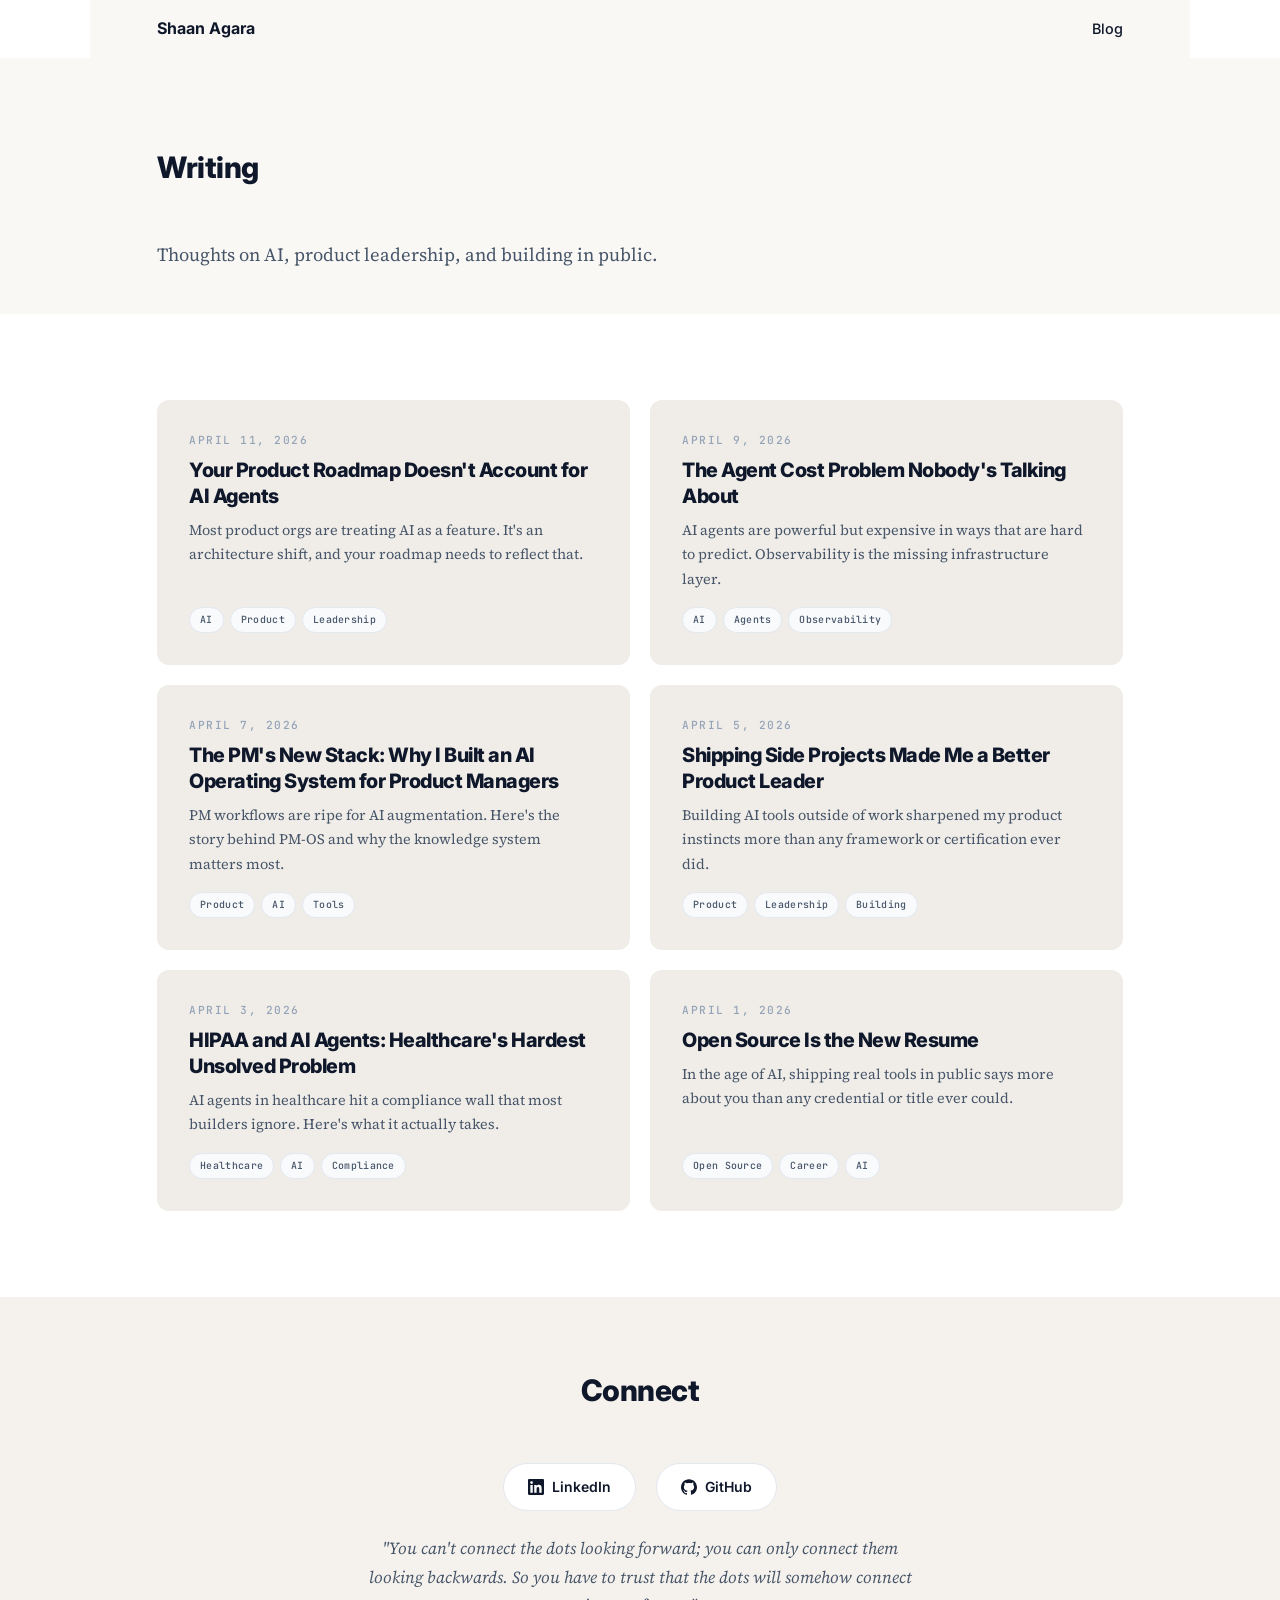
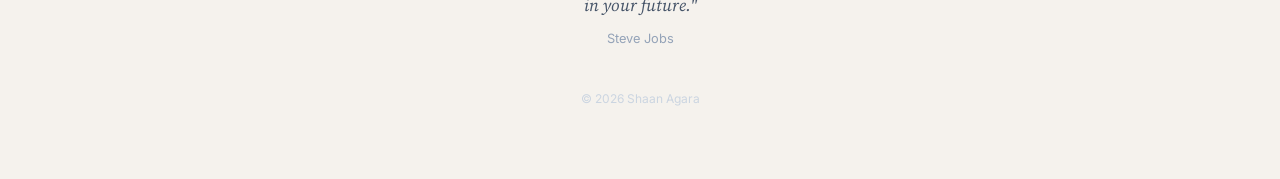
==== blog/index.html @ 2448276c "feat: create blog listing page" ====
<!DOCTYPE html>
<html lang="en">
<head>
<meta charset="UTF-8">
<meta name="viewport" content="width=device-width, initial-scale=1.0">
<title>Blog | Shaan Agara</title>
<meta name="description" content="Articles on AI, product management, and leadership by Shaan Agara.">
<meta property="og:title" content="Blog | Shaan Agara">
<meta property="og:description" content="Articles on AI, product management, and leadership by Shaan Agara.">
<meta property="og:url" content="https://shaanagara.com/blog/">
<meta property="og:type" content="website">
<meta property="og:image" content="https://shaanagara.com/og-image.png">
<meta name="twitter:card" content="summary_large_image">
<meta name="twitter:title" content="Blog | Shaan Agara">
<meta name="twitter:description" content="Articles on AI, product management, and leadership by Shaan Agara.">
<meta name="twitter:image" content="https://shaanagara.com/og-image.png">
<link rel="canonical" href="https://shaanagara.com/blog/">
<link rel="preconnect" href="https://fonts.googleapis.com">
<link rel="preconnect" href="https://fonts.gstatic.com" crossorigin>
<link href="https://fonts.googleapis.com/css2?family=Inter:wght@400;500;600;700;800&family=JetBrains+Mono:wght@400;500&family=Source+Serif+4:ital,opsz,wght@0,8..60,400;0,8..60,500;0,8..60,600;1,8..60,400&display=swap" rel="stylesheet">
<link rel="icon" type="image/svg+xml" href="data:image/svg+xml,%3Csvg xmlns='http://www.w3.org/2000/svg' viewBox='0 0 32 32'%3E%3Ctext x='4' y='26' font-size='28'%3E%E2%9A%A1%3C/text%3E%3C/svg%3E">
<link rel="stylesheet" href="../styles.css">
</head>
<body>

<!-- NAV -->
<nav class="site-nav bg-warm">
  <a href="../" class="site-nav-brand">Shaan Agara</a>
  <div class="site-nav-links">
    <a href="./" class="site-nav-link">Blog</a>
  </div>
</nav>

<!-- HEADER -->
<section class="blog-header bg-warm">
  <div class="container">
    <div class="section-label">Writing</div>
    <p class="blog-header-subtitle">Thoughts on AI, product leadership, and building in public.</p>
  </div>
</section>

<!-- POSTS -->
<section class="section">
  <div class="container">
    <div class="blog-grid">

      <a href="your-product-roadmap-ai-agents.html" class="blog-card fade-in">
        <span class="blog-card-date">April 11, 2026</span>
        <span class="blog-card-title">Your Product Roadmap Doesn't Account for AI Agents</span>
        <span class="blog-card-excerpt">Most product orgs are treating AI as a feature. It's an architecture shift, and your roadmap needs to reflect that.</span>
        <span class="blog-card-tags">
          <span class="blog-card-tag">AI</span>
          <span class="blog-card-tag">Product</span>
          <span class="blog-card-tag">Leadership</span>
        </span>
      </a>

      <a href="agent-cost-problem.html" class="blog-card fade-in">
        <span class="blog-card-date">April 9, 2026</span>
        <span class="blog-card-title">The Agent Cost Problem Nobody's Talking About</span>
        <span class="blog-card-excerpt">AI agents are powerful but expensive in ways that are hard to predict. Observability is the missing infrastructure layer.</span>
        <span class="blog-card-tags">
          <span class="blog-card-tag">AI</span>
          <span class="blog-card-tag">Agents</span>
          <span class="blog-card-tag">Observability</span>
        </span>
      </a>

      <a href="pm-new-stack-ai-os.html" class="blog-card fade-in">
        <span class="blog-card-date">April 7, 2026</span>
        <span class="blog-card-title">The PM's New Stack: Why I Built an AI Operating System for Product Managers</span>
        <span class="blog-card-excerpt">PM workflows are ripe for AI augmentation. Here's the story behind PM-OS and why the knowledge system matters most.</span>
        <span class="blog-card-tags">
          <span class="blog-card-tag">Product</span>
          <span class="blog-card-tag">AI</span>
          <span class="blog-card-tag">Tools</span>
        </span>
      </a>

      <a href="shipping-side-projects.html" class="blog-card fade-in">
        <span class="blog-card-date">April 5, 2026</span>
        <span class="blog-card-title">Shipping Side Projects Made Me a Better Product Leader</span>
        <span class="blog-card-excerpt">Building AI tools outside of work sharpened my product instincts more than any framework or certification ever did.</span>
        <span class="blog-card-tags">
          <span class="blog-card-tag">Product</span>
          <span class="blog-card-tag">Leadership</span>
          <span class="blog-card-tag">Building</span>
        </span>
      </a>

      <a href="hipaa-ai-agents.html" class="blog-card fade-in">
        <span class="blog-card-date">April 3, 2026</span>
        <span class="blog-card-title">HIPAA and AI Agents: Healthcare's Hardest Unsolved Problem</span>
        <span class="blog-card-excerpt">AI agents in healthcare hit a compliance wall that most builders ignore. Here's what it actually takes.</span>
        <span class="blog-card-tags">
          <span class="blog-card-tag">Healthcare</span>
          <span class="blog-card-tag">AI</span>
          <span class="blog-card-tag">Compliance</span>
        </span>
      </a>

      <a href="open-source-new-resume.html" class="blog-card fade-in">
        <span class="blog-card-date">April 1, 2026</span>
        <span class="blog-card-title">Open Source Is the New Resume</span>
        <span class="blog-card-excerpt">In the age of AI, shipping real tools in public says more about you than any credential or title ever could.</span>
        <span class="blog-card-tags">
          <span class="blog-card-tag">Open Source</span>
          <span class="blog-card-tag">Career</span>
          <span class="blog-card-tag">AI</span>
        </span>
      </a>

    </div>
  </div>
</section>

<!-- FOOTER -->
<footer class="footer bg-cream">
  <div class="container">
    <div class="section-label">Connect</div>
    <div class="footer-links">
      <a href="https://www.linkedin.com/in/shaan-agara/" class="footer-link" target="_blank" rel="noopener">
        <svg viewBox="0 0 24 24"><path d="M20.447 20.452h-3.554v-5.569c0-1.328-.027-3.037-1.852-3.037-1.853 0-2.136 1.445-2.136 2.939v5.667H9.351V9h3.414v1.561h.046c.477-.9 1.637-1.85 3.37-1.85 3.601 0 4.267 2.37 4.267 5.455v6.286zM5.337 7.433a2.062 2.062 0 01-2.063-2.065 2.064 2.064 0 112.063 2.065zm1.782 13.019H3.555V9h3.564v11.452zM22.225 0H1.771C.792 0 0 .774 0 1.729v20.542C0 23.227.792 24 1.771 24h20.451C23.2 24 24 23.227 24 22.271V1.729C24 .774 23.2 0 22.222 0h.003z"/></svg>
        LinkedIn
      </a>
      <a href="https://github.com/shaan-ad" class="footer-link" target="_blank" rel="noopener">
        <svg viewBox="0 0 24 24"><path d="M12 .297c-6.63 0-12 5.373-12 12 0 5.303 3.438 9.8 8.205 11.385.6.113.82-.258.82-.577 0-.285-.01-1.04-.015-2.04-3.338.724-4.042-1.61-4.042-1.61C4.422 18.07 3.633 17.7 3.633 17.7c-1.087-.744.084-.729.084-.729 1.205.084 1.838 1.236 1.838 1.236 1.07 1.835 2.809 1.305 3.495.998.108-.776.417-1.305.76-1.605-2.665-.3-5.466-1.332-5.466-5.93 0-1.31.465-2.38 1.235-3.22-.135-.303-.54-1.523.105-3.176 0 0 1.005-.322 3.3 1.23.96-.267 1.98-.399 3-.405 1.02.006 2.04.138 3 .405 2.28-1.552 3.285-1.23 3.285-1.23.645 1.653.24 2.873.12 3.176.765.84 1.23 1.91 1.23 3.22 0 4.61-2.805 5.625-5.475 5.92.42.36.81 1.096.81 2.22 0 1.606-.015 2.896-.015 3.286 0 .315.21.69.825.57C20.565 22.092 24 17.592 24 12.297c0-6.627-5.373-12-12-12" fill="currentColor"/></svg>
        GitHub
      </a>
    </div>
    <p class="footer-quote">"You can't connect the dots looking forward; you can only connect them looking backwards. So you have to trust that the dots will somehow connect in your future."</p>
    <p class="footer-quote-attr">Steve Jobs</p>
    <p class="footer-copy">&copy; 2026 Shaan Agara</p>
  </div>
</footer>

<script>
const observer = new IntersectionObserver((entries) => {
  entries.forEach(entry => {
    if (entry.isIntersecting) {
      entry.target.classList.add('visible');
      observer.unobserve(entry.target);
    }
  });
}, { threshold: 0.1, rootMargin: '0px 0px -40px 0px' });
document.querySelectorAll('.fade-in').forEach(el => observer.observe(el));
</script>

</body>
</html>
---- styles.css ----
/* ===== RESET & BASE ===== */
*, *::before, *::after { margin: 0; padding: 0; box-sizing: border-box; }
html { scroll-behavior: smooth; }
body {
  background: #ffffff;
  color: #0f172a;
  font-family: 'Inter', system-ui, -apple-system, sans-serif;
  font-size: 16px;
  line-height: 1.6;
  -webkit-font-smoothing: antialiased;
  -moz-osx-font-smoothing: grayscale;
}
::selection {
  background: rgba(79, 70, 229, 0.15);
  color: #0f172a;
}

/* ===== LAYOUT ===== */
.container {
  max-width: 1100px;
  margin: 0 auto;
  padding: 0 clamp(1.5rem, 1rem + 4vw, 5rem);
}

/* ===== HERO ===== */
.hero {
  min-height: 100vh;
  display: flex;
  flex-direction: column;
  align-items: center;
  justify-content: center;
  text-align: center;
  padding: 80px 24px;
  position: relative;
  background: #faf8f5;
}
.hero-content {
  position: relative;
  z-index: 1;
  max-width: 680px;
}
.headshot {
  width: 160px;
  height: 160px;
  border-radius: 50%;
  border: 1px solid rgba(15, 23, 42, 0.08);
  object-fit: cover;
  margin-bottom: 28px;
  box-shadow: 0 2px 16px rgba(15, 23, 42, 0.06);
}
.hero h1 {
  font-size: clamp(2.5rem, 2rem + 2vw, 4rem);
  font-weight: 800;
  letter-spacing: -2px;
  line-height: 1.05;
  margin-bottom: 16px;
  color: #0f172a;
}
.hero .tagline {
  font-family: 'Source Serif 4', Georgia, serif;
  font-size: clamp(1.1rem, 1rem + 0.4vw, 1.35rem);
  color: #475569;
  margin-bottom: 32px;
  line-height: 1.7;
  max-width: 560px;
  margin-left: auto;
  margin-right: auto;
}
.pills {
  display: flex;
  gap: 10px;
  justify-content: center;
  flex-wrap: wrap;
  margin-bottom: 36px;
}
.pill {
  font-family: 'JetBrains Mono', monospace;
  font-size: 0.7rem;
  font-weight: 500;
  color: #475569;
  background: #f8fafc;
  border: 1px solid #e2e8f0;
  border-radius: 999px;
  padding: 6px 14px;
  letter-spacing: 0.3px;
}
.hero-links {
  display: flex;
  gap: 16px;
  justify-content: center;
}
.hero-link {
  display: inline-flex;
  align-items: center;
  gap: 8px;
  padding: 12px 24px;
  border-radius: 999px;
  font-size: 14px;
  font-weight: 600;
  text-decoration: none;
  color: #ffffff;
  border: 1px solid #0f172a;
  background: #0f172a;
  transition: box-shadow 100ms ease-in-out, background 100ms ease-in-out, transform 100ms ease-in-out;
}
.hero-link:hover {
  background: #1e293b;
  box-shadow: 0 2px 8px rgba(15, 23, 42, 0.12);
  transform: translateY(-1px);
}
.hero-link:active {
  transform: translateY(0);
  transition-duration: 50ms;
}
.hero-link.secondary {
  color: #0f172a;
  background: #ffffff;
  border: 1px solid #e2e8f0;
}
.hero-link.secondary:hover {
  background: #f8fafc;
  border-color: #cbd5e1;
  box-shadow: 0 2px 8px rgba(15, 23, 42, 0.06);
}
.hero-link svg {
  width: 16px;
  height: 16px;
  fill: currentColor;
}
.scroll-hint {
  position: absolute;
  bottom: 40px;
  left: 50%;
  transform: translateX(-50%);
  animation: scroll-fade 2s ease-in-out infinite;
}
.scroll-hint svg {
  width: 20px;
  height: 20px;
  stroke: #94a3b8;
  fill: none;
  stroke-width: 2;
  stroke-linecap: round;
  stroke-linejoin: round;
}
@keyframes scroll-fade {
  0%, 100% { opacity: 0.3; transform: translateX(-50%) translateY(0); }
  50% { opacity: 0.6; transform: translateX(-50%) translateY(6px); }
}

/* ===== SECTIONS ===== */
.section {
  padding: clamp(4rem, 3rem + 3vw, 8rem) 0;
}
.bg-warm {
  background: #faf8f5;
}
.bg-cream {
  background: #f5f2ed;
}
.section-divider {
  display: none;
}
.section-label {
  font-family: 'Inter', system-ui, sans-serif;
  font-size: clamp(1.5rem, 1.25rem + 0.75vw, 2rem);
  font-weight: 800;
  letter-spacing: -0.5px;
  color: #0f172a;
  margin-bottom: 48px;
}

/* ===== ABOUT ===== */
.about-grid {
  display: grid;
  grid-template-columns: 1fr 1fr;
  gap: 48px;
  align-items: start;
}
.loop-container {
  display: flex;
  align-items: center;
  justify-content: center;
  order: 0;
}
.loop-svg {
  width: 100%;
  max-width: 480px;
  height: auto;
}
.loop-node-bg {
  fill: #0f172a;
}
.loop-label-text {
  font-family: 'Inter', sans-serif;
  font-size: 14px;
  font-weight: 700;
  fill: #ffffff;
  text-anchor: middle;
  dominant-baseline: central;
  letter-spacing: 0.5px;
}
.loop-line {
  stroke: #cbd5e1;
  stroke-width: 1.5;
  fill: none;
}
.loop-dot {
  fill: #0f172a;
  r: 3.5;
}
/* Traveling dot animations along triangle edges */
@keyframes travel-build-ship {
  0% { cx: 180; cy: 100; }
  100% { cx: 295; cy: 245; }
}
@keyframes travel-ship-learn {
  0% { cx: 275; cy: 260; }
  100% { cx: 85; cy: 260; }
}
@keyframes travel-learn-build {
  0% { cx: 65; cy: 245; }
  100% { cx: 180; cy: 100; }
}
.dot-1 {
  animation: travel-build-ship 1.5s ease-in-out 0s infinite;
}
.dot-2 {
  animation: travel-ship-learn 1.5s ease-in-out 1.5s infinite;
}
.dot-3 {
  animation: travel-learn-build 1.5s ease-in-out 3s infinite;
}
/* Node pulse: each node highlights when the dot arrives */
@keyframes node-pulse {
  0%, 28% { r: 40; fill: #0f172a; }
  33%, 38% { r: 44; fill: #1e293b; }
  43%, 100% { r: 40; fill: #0f172a; }
}
.pulse-build { animation: node-pulse 4.5s ease-in-out 0s infinite; }
.pulse-ship { animation: node-pulse 4.5s ease-in-out 1.5s infinite; }
.pulse-learn { animation: node-pulse 4.5s ease-in-out 3s infinite; }
.about p {
  font-family: 'Source Serif 4', Georgia, serif;
  font-size: clamp(1.05rem, 1rem + 0.2vw, 1.175rem);
  color: #475569;
  line-height: 1.85;
}
.about p + p {
  margin-top: 20px;
}
.about strong {
  color: #0f172a;
  font-weight: 600;
}
.about a {
  color: #0f172a;
  font-weight: 600;
  text-decoration: underline;
  text-underline-offset: 0.2em;
  text-decoration-thickness: 0.06em;
  transition: color 100ms ease-in-out;
}
.about a:hover {
  color: #475569;
}

/* ===== PROJECTS ===== */
.projects-grid {
  display: grid;
  grid-template-columns: repeat(auto-fit, minmax(320px, 1fr));
  gap: 20px;
}
.project-card {
  background: #f0ede8;
  border: none;
  border-radius: 12px;
  padding: 32px;
  transition: all 0.25s cubic-bezier(0.16, 1, 0.3, 1);
  display: flex;
  flex-direction: column;
  position: relative;
}
.project-card:hover {
  transform: translateY(-2px);
  box-shadow: 0 8px 32px rgba(15, 23, 42, 0.08);
}
.project-name {
  font-size: clamp(1.35rem, 1.2rem + 0.5vw, 1.6rem);
  font-weight: 800;
  color: #0f172a;
  letter-spacing: -0.5px;
  margin-bottom: 12px;
  line-height: 1.2;
}
.project-desc {
  font-family: 'Source Serif 4', Georgia, serif;
  font-size: 0.95rem;
  color: #475569;
  line-height: 1.75;
  margin-bottom: 24px;
  flex: 1;
}
.project-meta {
  border-top: 1px solid rgba(15, 23, 42, 0.08);
  padding-top: 16px;
  margin-bottom: 20px;
  display: flex;
  justify-content: space-between;
  align-items: center;
}
.project-meta-label {
  font-family: 'JetBrains Mono', monospace;
  font-size: 0.65rem;
  font-weight: 500;
  text-transform: uppercase;
  letter-spacing: 1.5px;
  color: #94a3b8;
}
.project-meta-value {
  font-size: 0.85rem;
  color: #475569;
  font-weight: 500;
}
.project-cta {
  display: inline-flex;
  align-items: center;
  gap: 8px;
  padding: 10px 20px;
  border-radius: 999px;
  font-size: 13px;
  font-weight: 600;
  text-decoration: none;
  color: #ffffff;
  background: #0f172a;
  border: none;
  transition: background 100ms ease-in-out, transform 100ms ease-in-out;
  align-self: flex-start;
}
.project-cta:hover {
  background: #1e293b;
  transform: translateY(-1px);
}
.project-cta:active {
  transform: translateY(0);
  transition-duration: 50ms;
}
.project-cta svg {
  width: 14px;
  height: 14px;
  stroke: currentColor;
  fill: none;
  stroke-width: 2.5;
  stroke-linecap: round;
  stroke-linejoin: round;
}

/* ===== TIMELINE ===== */
.timeline {
  position: relative;
  padding-left: 32px;
}
.timeline::before {
  content: '';
  position: absolute;
  left: 6px;
  top: 8px;
  bottom: 8px;
  width: 1px;
  background: #cbd5e1;
}
.timeline-item {
  position: relative;
  padding-bottom: 36px;
}
.timeline-item:last-child {
  padding-bottom: 0;
}
.timeline-item::before {
  content: '';
  position: absolute;
  left: -28px;
  top: 8px;
  width: 8px;
  height: 8px;
  border-radius: 50%;
  background: #0f172a;
}
.timeline-year {
  font-family: 'JetBrains Mono', monospace;
  font-size: 0.7rem;
  color: #94a3b8;
  letter-spacing: 1px;
  margin-bottom: 4px;
}
.timeline-role {
  font-size: 1rem;
  font-weight: 700;
  color: #0f172a;
  margin-bottom: 2px;
}
.timeline-company {
  font-size: 0.9rem;
  font-weight: 500;
  color: #475569;
  margin-bottom: 4px;
}
.timeline-detail {
  font-family: 'Source Serif 4', Georgia, serif;
  font-size: 0.85rem;
  color: #94a3b8;
  line-height: 1.6;
}
.education-row {
  display: flex;
  gap: 32px;
  flex-wrap: wrap;
  margin-top: 48px;
  padding-top: 32px;
  border-top: 1px solid #f1f5f9;
}
.edu-item {
  display: flex;
  flex-direction: column;
}
.edu-school {
  font-size: 0.9rem;
  font-weight: 600;
  color: #0f172a;
}
.edu-degree {
  font-size: 0.8rem;
  color: #94a3b8;
}

/* ===== CREDENTIALS ===== */
.credentials-grid {
  display: grid;
  grid-template-columns: repeat(auto-fit, minmax(260px, 1fr));
  gap: 16px;
}
.credential {
  background: #f0ede8;
  border: none;
  border-radius: 12px;
  padding: 32px;
}
.credential-title {
  font-size: clamp(1.15rem, 1rem + 0.3vw, 1.3rem);
  font-weight: 800;
  color: #0f172a;
  letter-spacing: -0.3px;
  margin-bottom: 12px;
}
.credential-title a {
  color: inherit;
  text-decoration: none;
  transition: color 100ms ease-in-out;
}
.credential-title a:hover {
  color: #475569;
}
.credential-desc {
  font-family: 'Source Serif 4', Georgia, serif;
  font-size: 0.9rem;
  color: #475569;
  line-height: 1.7;
}

/* ===== FOOTER ===== */
.footer {
  padding: clamp(3rem, 2rem + 3vw, 6rem) 0;
  text-align: center;
}
.footer-links {
  display: flex;
  gap: 20px;
  justify-content: center;
  margin-bottom: 24px;
}
.footer-link {
  display: inline-flex;
  align-items: center;
  gap: 8px;
  padding: 12px 24px;
  border-radius: 999px;
  font-size: 14px;
  font-weight: 600;
  text-decoration: none;
  color: #0f172a;
  border: 1px solid #e2e8f0;
  background: #ffffff;
  transition: box-shadow 100ms ease-in-out, background 100ms ease-in-out, transform 100ms ease-in-out;
}
.footer-link:hover {
  background: #f8fafc;
  border-color: #cbd5e1;
  box-shadow: 0 2px 8px rgba(15, 23, 42, 0.06);
  transform: translateY(-1px);
}
.footer-link:active {
  transform: translateY(0);
  transition-duration: 50ms;
}
.footer-link svg {
  width: 16px;
  height: 16px;
  fill: currentColor;
}
.footer-quote {
  font-family: 'Source Serif 4', Georgia, serif;
  font-size: 1.05rem;
  font-style: italic;
  color: #475569;
  line-height: 1.7;
  max-width: 560px;
  margin: 0 auto 8px;
}
.footer-quote-attr {
  font-size: 0.8rem;
  color: #94a3b8;
  margin-bottom: 40px;
}
.footer-copy {
  font-size: 0.75rem;
  color: #cbd5e1;
}

/* ===== ANIMATIONS ===== */
.fade-in {
  opacity: 0;
  transform: translateY(16px);
  transition: opacity 0.6s cubic-bezier(0.16, 1, 0.3, 1),
              transform 0.6s cubic-bezier(0.16, 1, 0.3, 1);
}
.fade-in.visible {
  opacity: 1;
  transform: translateY(0);
}

/* ===== RESPONSIVE ===== */
@media (max-width: 900px) {
  .about-grid { grid-template-columns: 1fr; gap: 0; }
  .projects-grid { grid-template-columns: 1fr; }
  .credentials-grid { grid-template-columns: 1fr; }
}

@media (max-width: 640px) {
  .hero { min-height: 90vh; padding: 60px 20px; }
  .headshot { width: 120px; height: 120px; }
  .hero h1 { letter-spacing: -1px; }
  .pills { gap: 8px; }
  .pill { font-size: 0.62rem; padding: 5px 10px; }
  .hero-links { flex-direction: column; align-items: center; }
  .section-label { font-size: 1.25rem; }
  .project-name { font-size: 1.2rem; }
  .timeline { padding-left: 28px; }
  .footer-links { flex-direction: column; align-items: center; }
}

@media (prefers-reduced-motion: reduce) {
  .scroll-hint { animation: none; opacity: 0.5; }
  .fade-in { opacity: 1; transform: none; transition: none; }
  .project-card { transition: none; }
  .hero-link, .footer-link { transition: none; }
  .dot-1, .dot-2, .dot-3 { animation: none; }
  .pulse-build, .pulse-ship, .pulse-learn { animation: none; }
}

/* ===== NAV ===== */
.site-nav {
  display: flex;
  justify-content: space-between;
  align-items: center;
  padding: 16px clamp(1.5rem, 1rem + 4vw, 5rem);
  max-width: 1100px;
  margin: 0 auto;
}
.site-nav a {
  text-decoration: none;
  color: #0f172a;
  transition: color 100ms ease-in-out;
}
.site-nav-brand {
  font-weight: 700;
  font-size: 1rem;
}
.site-nav-links {
  display: flex;
  gap: 24px;
}
.site-nav-link {
  font-weight: 500;
  font-size: 0.9rem;
  color: #475569;
}
.site-nav-link:hover {
  color: #0f172a;
}

/* ===== BLOG CARDS ===== */
.blog-grid {
  display: grid;
  grid-template-columns: repeat(auto-fit, minmax(320px, 1fr));
  gap: 20px;
}
.blog-card {
  background: #f0ede8;
  border-radius: 12px;
  padding: 32px;
  text-decoration: none;
  color: inherit;
  display: flex;
  flex-direction: column;
  transition: all 0.25s cubic-bezier(0.16, 1, 0.3, 1);
}
.blog-card:hover {
  transform: translateY(-2px);
  box-shadow: 0 8px 32px rgba(15, 23, 42, 0.08);
}
.blog-card-date {
  font-family: 'JetBrains Mono', monospace;
  font-size: 0.7rem;
  font-weight: 500;
  text-transform: uppercase;
  letter-spacing: 1.5px;
  color: #94a3b8;
  margin-bottom: 8px;
}
.blog-card-title {
  font-size: clamp(1.15rem, 1rem + 0.3vw, 1.35rem);
  font-weight: 800;
  color: #0f172a;
  letter-spacing: -0.5px;
  line-height: 1.3;
  margin-bottom: 8px;
}
.blog-card-excerpt {
  font-family: 'Source Serif 4', Georgia, serif;
  font-size: 0.9rem;
  color: #475569;
  line-height: 1.7;
  margin-bottom: 16px;
  flex: 1;
}
.blog-card-tags {
  display: flex;
  gap: 6px;
  flex-wrap: wrap;
}
.blog-card-tag {
  font-family: 'JetBrains Mono', monospace;
  font-size: 0.62rem;
  font-weight: 500;
  color: #475569;
  background: #f8fafc;
  border: 1px solid #e2e8f0;
  border-radius: 999px;
  padding: 4px 10px;
  letter-spacing: 0.3px;
}
.writing-cta {
  text-align: center;
  margin-top: 40px;
}

/* ===== BLOG ARTICLE ===== */
.article-header {
  max-width: 680px;
  margin: 0 auto;
  padding: clamp(3rem, 2rem + 3vw, 5rem) clamp(1.5rem, 1rem + 4vw, 5rem) 0;
}
.article-meta {
  font-family: 'JetBrains Mono', monospace;
  font-size: 0.75rem;
  font-weight: 500;
  text-transform: uppercase;
  letter-spacing: 1px;
  color: #94a3b8;
  margin-bottom: 16px;
}
.article-title {
  font-size: clamp(1.8rem, 1.5rem + 1vw, 2.5rem);
  font-weight: 800;
  letter-spacing: -1px;
  line-height: 1.15;
  color: #0f172a;
  margin-bottom: 16px;
}
.article-subtitle {
  font-family: 'Source Serif 4', Georgia, serif;
  font-size: clamp(1.05rem, 1rem + 0.2vw, 1.2rem);
  font-style: italic;
  color: #475569;
  line-height: 1.7;
  margin-bottom: 16px;
}
.article-tags {
  display: flex;
  gap: 8px;
  flex-wrap: wrap;
  margin-bottom: 32px;
}
.article-divider {
  max-width: 680px;
  margin: 0 auto;
  border: none;
  border-top: 1px solid #e2e8f0;
}
.article-body {
  max-width: 680px;
  margin: 0 auto;
  padding: 40px clamp(1.5rem, 1rem + 4vw, 5rem) clamp(3rem, 2rem + 3vw, 5rem);
}
.article-body p {
  font-family: 'Source Serif 4', Georgia, serif;
  font-size: clamp(1.05rem, 1rem + 0.15vw, 1.125rem);
  color: #475569;
  line-height: 1.85;
  margin-bottom: 24px;
}
.article-body h2 {
  font-family: 'Inter', system-ui, sans-serif;
  font-size: clamp(1.3rem, 1.1rem + 0.5vw, 1.6rem);
  font-weight: 700;
  color: #0f172a;
  letter-spacing: -0.3px;
  margin-top: 48px;
  margin-bottom: 20px;
}
.article-body h3 {
  font-family: 'Inter', system-ui, sans-serif;
  font-size: clamp(1.1rem, 1rem + 0.3vw, 1.25rem);
  font-weight: 600;
  color: #0f172a;
  margin-top: 36px;
  margin-bottom: 16px;
}
.article-body strong {
  color: #0f172a;
  font-weight: 600;
}
.article-body a {
  color: #0f172a;
  font-weight: 600;
  text-decoration: underline;
  text-underline-offset: 0.2em;
  text-decoration-thickness: 0.06em;
  transition: color 100ms ease-in-out;
}
.article-body a:hover {
  color: #475569;
}
.article-body ul, .article-body ol {
  font-family: 'Source Serif 4', Georgia, serif;
  font-size: clamp(1.05rem, 1rem + 0.15vw, 1.125rem);
  color: #475569;
  line-height: 1.85;
  margin-bottom: 24px;
  padding-left: 24px;
}
.article-body li {
  margin-bottom: 8px;
}

/* Blog visual components */
.visual-comparison {
  display: grid;
  grid-template-columns: 1fr 1fr;
  gap: 16px;
  margin: 32px 0;
}
.visual-comparison-card {
  background: #f0ede8;
  border-radius: 12px;
  padding: 24px;
}
.visual-comparison-label {
  font-family: 'JetBrains Mono', monospace;
  font-size: 0.65rem;
  font-weight: 500;
  text-transform: uppercase;
  letter-spacing: 1.5px;
  color: #94a3b8;
  margin-bottom: 12px;
}
.visual-comparison-title {
  font-family: 'Inter', system-ui, sans-serif;
  font-size: 1rem;
  font-weight: 700;
  color: #0f172a;
  margin-bottom: 8px;
}
.visual-comparison-text {
  font-family: 'Source Serif 4', Georgia, serif;
  font-size: 0.9rem;
  color: #475569;
  line-height: 1.7;
}
.visual-flow {
  display: flex;
  align-items: center;
  gap: 12px;
  margin: 32px 0;
  flex-wrap: wrap;
  justify-content: center;
}
.visual-flow-step {
  background: #f0ede8;
  border-radius: 8px;
  padding: 12px 20px;
  font-family: 'Inter', system-ui, sans-serif;
  font-size: 0.85rem;
  font-weight: 600;
  color: #0f172a;
  text-align: center;
}
.visual-flow-step.active {
  background: #0f172a;
  color: #ffffff;
}
.visual-flow-arrow {
  font-size: 1.2rem;
  color: #94a3b8;
}
.visual-callout {
  border-left: 4px solid #0f172a;
  background: #faf8f5;
  padding: 20px 24px;
  margin: 32px 0;
  border-radius: 0 8px 8px 0;
}
.visual-callout p {
  font-family: 'Source Serif 4', Georgia, serif;
  font-size: 1rem;
  color: #0f172a;
  line-height: 1.7;
  margin-bottom: 0;
  font-weight: 500;
}
.visual-metric {
  display: flex;
  gap: 32px;
  margin: 32px 0;
  flex-wrap: wrap;
}
.visual-metric-item {
  text-align: center;
  flex: 1;
  min-width: 120px;
}
.visual-metric-number {
  font-family: 'Inter', system-ui, sans-serif;
  font-size: 2.5rem;
  font-weight: 800;
  color: #0f172a;
  letter-spacing: -1px;
  line-height: 1.1;
}
.visual-metric-label {
  font-family: 'Source Serif 4', Georgia, serif;
  font-size: 0.85rem;
  color: #94a3b8;
  margin-top: 4px;
}
.visual-code {
  background: #f0ede8;
  border-radius: 12px;
  padding: 24px;
  margin: 32px 0;
  overflow-x: auto;
}
.visual-code-label {
  font-family: 'JetBrains Mono', monospace;
  font-size: 0.65rem;
  font-weight: 500;
  text-transform: uppercase;
  letter-spacing: 1.5px;
  color: #94a3b8;
  margin-bottom: 12px;
}
.visual-code pre {
  font-family: 'JetBrains Mono', monospace;
  font-size: 0.85rem;
  line-height: 1.6;
  color: #0f172a;
  margin: 0;
  white-space: pre;
}
.visual-grid {
  display: grid;
  grid-template-columns: repeat(auto-fit, minmax(140px, 1fr));
  gap: 8px;
  margin: 32px 0;
}
.visual-grid-item {
  background: #f0ede8;
  border-radius: 8px;
  padding: 12px 16px;
  font-family: 'Inter', system-ui, sans-serif;
  font-size: 0.8rem;
  font-weight: 500;
  color: #0f172a;
  text-align: center;
}
.visual-framework {
  counter-reset: framework;
  margin: 32px 0;
  list-style: none;
  padding: 0;
}
.visual-framework li {
  counter-increment: framework;
  display: flex;
  gap: 16px;
  align-items: flex-start;
  padding: 16px 0;
  border-bottom: 1px solid #e2e8f0;
}
.visual-framework li:last-child {
  border-bottom: none;
}
.visual-framework li::before {
  content: counter(framework);
  font-family: 'Inter', system-ui, sans-serif;
  font-size: 1.2rem;
  font-weight: 800;
  color: #0f172a;
  min-width: 32px;
}

/* Article footer */
.article-footer {
  max-width: 680px;
  margin: 0 auto;
  padding: 0 clamp(1.5rem, 1rem + 4vw, 5rem) clamp(3rem, 2rem + 3vw, 5rem);
}
.article-author {
  border-top: 1px solid #e2e8f0;
  padding-top: 32px;
  margin-bottom: 32px;
}
.article-author-name {
  font-family: 'Inter', system-ui, sans-serif;
  font-size: 0.9rem;
  font-weight: 700;
  color: #0f172a;
  margin-bottom: 4px;
}
.article-author-bio {
  font-family: 'Source Serif 4', Georgia, serif;
  font-size: 0.85rem;
  color: #94a3b8;
  line-height: 1.6;
}
.article-nav {
  display: flex;
  justify-content: space-between;
  align-items: center;
  padding-top: 24px;
  border-top: 1px solid #e2e8f0;
}
.article-nav a {
  font-size: 0.85rem;
  font-weight: 600;
  color: #0f172a;
  text-decoration: none;
  transition: color 100ms ease-in-out;
}
.article-nav a:hover {
  color: #475569;
}
.article-back {
  text-align: center;
  margin-bottom: 24px;
}
.article-back a {
  font-size: 0.85rem;
  font-weight: 600;
  color: #475569;
  text-decoration: none;
  transition: color 100ms ease-in-out;
}
.article-back a:hover {
  color: #0f172a;
}

/* Blog listing header */
.blog-header {
  padding: clamp(4rem, 3rem + 3vw, 6rem) 0 clamp(2rem, 1.5rem + 1.5vw, 3rem);
}
.blog-header-subtitle {
  font-family: 'Source Serif 4', Georgia, serif;
  font-size: clamp(1.05rem, 1rem + 0.2vw, 1.175rem);
  color: #475569;
  line-height: 1.7;
}

@media (max-width: 900px) {
  .blog-grid { grid-template-columns: 1fr; }
  .visual-comparison { grid-template-columns: 1fr; }
}

@media (max-width: 640px) {
  .article-title { letter-spacing: -0.5px; }
  .visual-metric { gap: 16px; }
  .visual-flow { flex-direction: column; }
  .visual-flow-arrow { transform: rotate(90deg); }
}
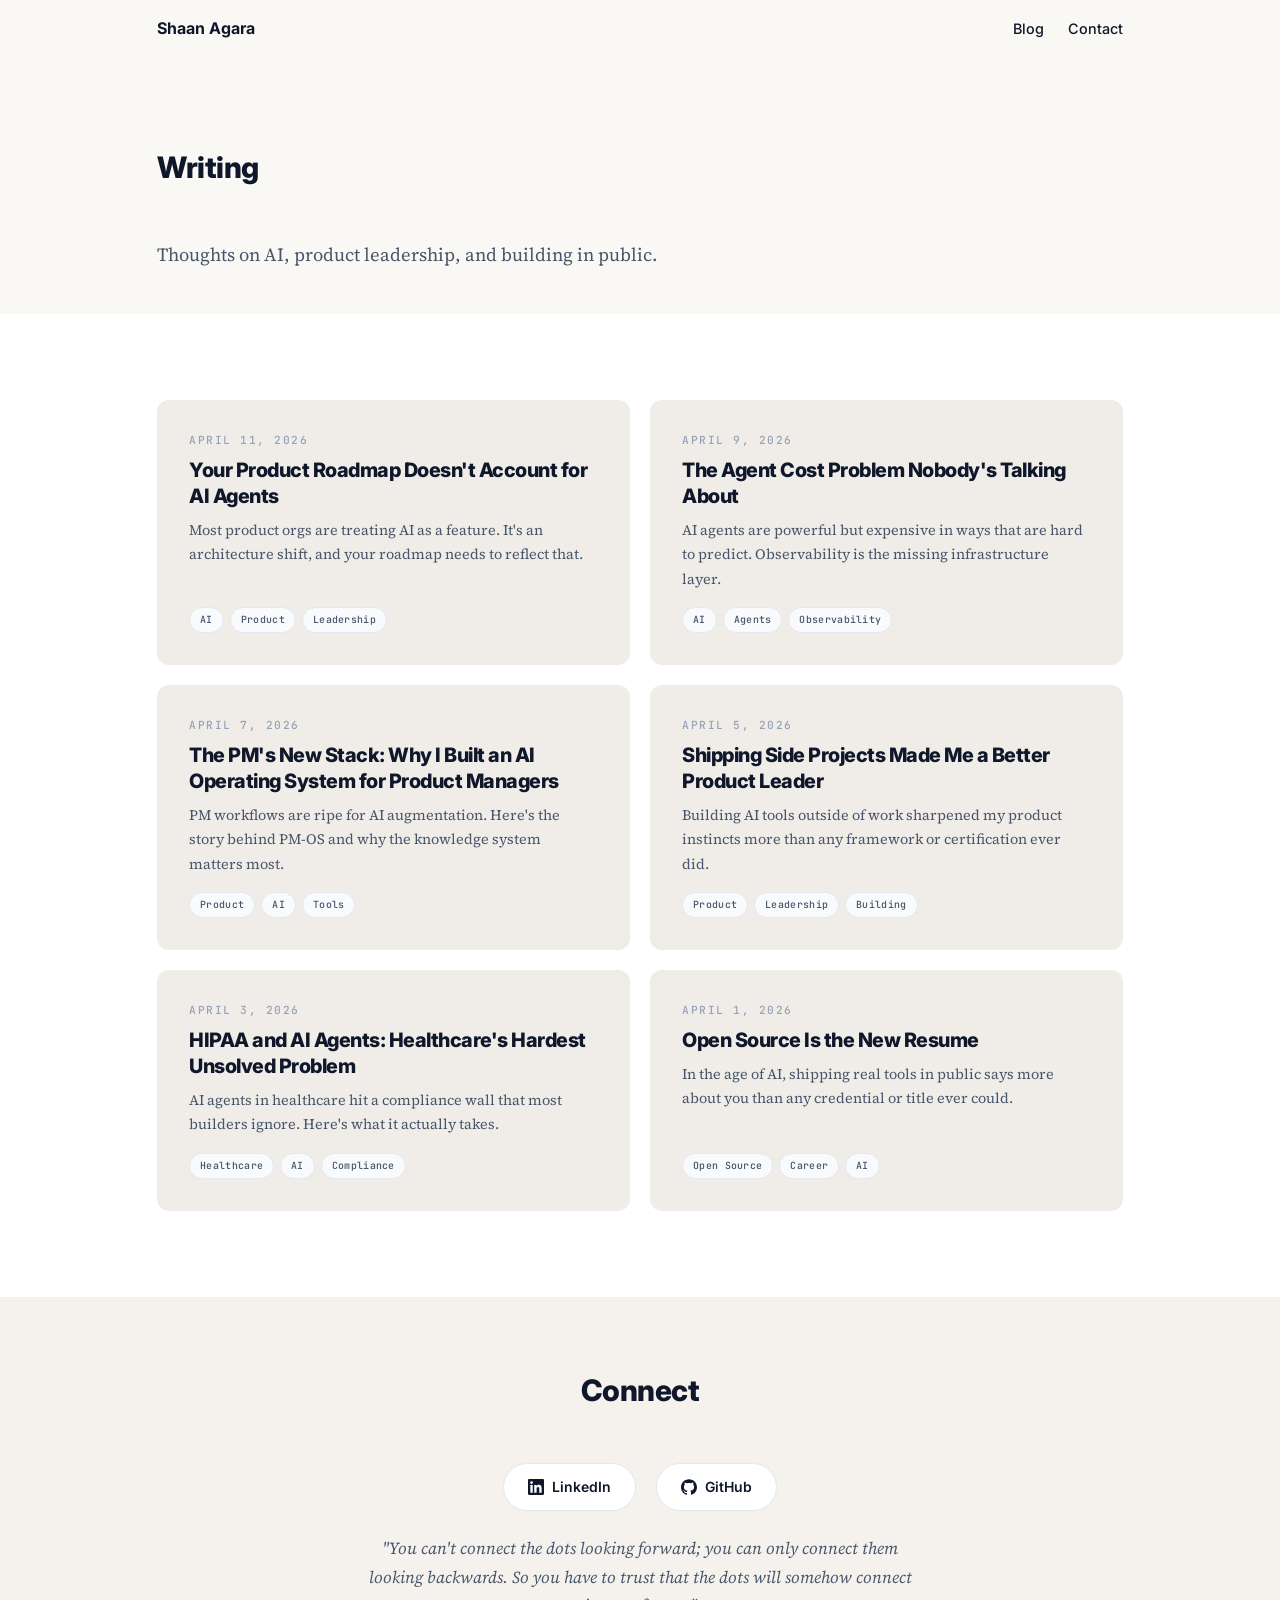
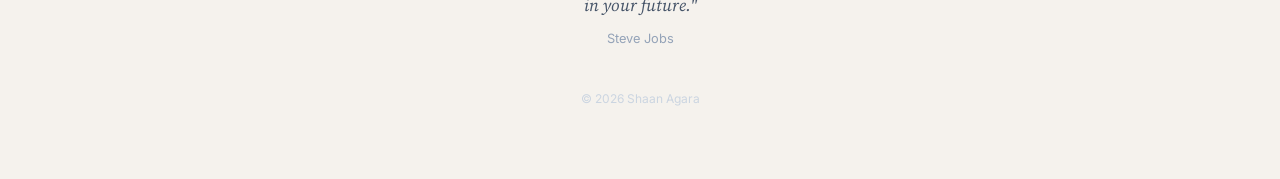
==== commit 59aea815: "feat: add contact page with Web3Forms + hCaptcha, add Contact nav link to all pages Co-Authored-By: " ====
--- a/blog/index.html
+++ b/blog/index.html
@@ -28,6 +28,7 @@
   <a href="../" class="site-nav-brand">Shaan Agara</a>
   <div class="site-nav-links">
     <a href="./" class="site-nav-link">Blog</a>
+    <a href="../contact.html" class="site-nav-link">Contact</a>
   </div>
 </nav>
 
--- a/styles.css
+++ b/styles.css
@@ -572,9 +572,7 @@
   display: flex;
   justify-content: space-between;
   align-items: center;
-  padding: 16px clamp(1.5rem, 1rem + 4vw, 5rem);
-  max-width: 1100px;
-  margin: 0 auto;
+  padding: 16px calc((100% - 1100px) / 2 + clamp(1.5rem, 1rem + 4vw, 5rem));
 }
 .site-nav a {
   text-decoration: none;
@@ -996,6 +994,117 @@
   line-height: 1.7;
 }
 
+/* ===== CONTACT FORM ===== */
+.contact-header {
+  padding: clamp(4rem, 3rem + 3vw, 6rem) 0 clamp(2rem, 1.5rem + 1.5vw, 3rem);
+}
+.contact-form-wrapper {
+  max-width: 560px;
+  margin: 0 auto;
+}
+.contact-form {
+  display: flex;
+  flex-direction: column;
+  gap: 24px;
+}
+.form-group {
+  display: flex;
+  flex-direction: column;
+  gap: 8px;
+}
+.form-label {
+  font-family: 'Inter', system-ui, sans-serif;
+  font-size: 0.85rem;
+  font-weight: 600;
+  color: #0f172a;
+}
+.form-input {
+  font-family: 'Source Serif 4', Georgia, serif;
+  font-size: 1rem;
+  color: #0f172a;
+  background: #ffffff;
+  border: 1px solid #e2e8f0;
+  border-radius: 8px;
+  padding: 12px 16px;
+  transition: border-color 150ms ease-in-out, box-shadow 150ms ease-in-out;
+  outline: none;
+}
+.form-input:focus {
+  border-color: #0f172a;
+  box-shadow: 0 0 0 3px rgba(15, 23, 42, 0.06);
+}
+.form-input::placeholder {
+  color: #94a3b8;
+}
+.form-textarea {
+  resize: vertical;
+  min-height: 140px;
+}
+.form-submit {
+  display: inline-flex;
+  align-items: center;
+  justify-content: center;
+  gap: 8px;
+  padding: 14px 28px;
+  border-radius: 999px;
+  font-family: 'Inter', system-ui, sans-serif;
+  font-size: 14px;
+  font-weight: 600;
+  text-decoration: none;
+  color: #ffffff;
+  background: #0f172a;
+  border: 1px solid #0f172a;
+  cursor: pointer;
+  transition: background 100ms ease-in-out, transform 100ms ease-in-out, box-shadow 100ms ease-in-out;
+  align-self: flex-start;
+}
+.form-submit:hover {
+  background: #1e293b;
+  box-shadow: 0 2px 8px rgba(15, 23, 42, 0.12);
+  transform: translateY(-1px);
+}
+.form-submit:active {
+  transform: translateY(0);
+  transition-duration: 50ms;
+}
+.form-submit:disabled {
+  opacity: 0.6;
+  cursor: not-allowed;
+  transform: none;
+  box-shadow: none;
+}
+.contact-success {
+  display: flex;
+  flex-direction: column;
+  align-items: center;
+  text-align: center;
+  padding: 48px 0;
+}
+.success-icon {
+  width: 56px;
+  height: 56px;
+  border-radius: 50%;
+  background: #0f172a;
+  color: #ffffff;
+  font-size: 1.5rem;
+  display: flex;
+  align-items: center;
+  justify-content: center;
+  margin-bottom: 20px;
+}
+.contact-success h2 {
+  font-size: 1.5rem;
+  font-weight: 800;
+  color: #0f172a;
+  margin-bottom: 8px;
+}
+.contact-success p {
+  font-family: 'Source Serif 4', Georgia, serif;
+  font-size: 1rem;
+  color: #475569;
+  line-height: 1.7;
+}
+
 @media (max-width: 900px) {
   .blog-grid { grid-template-columns: 1fr; }
   .visual-comparison { grid-template-columns: 1fr; }
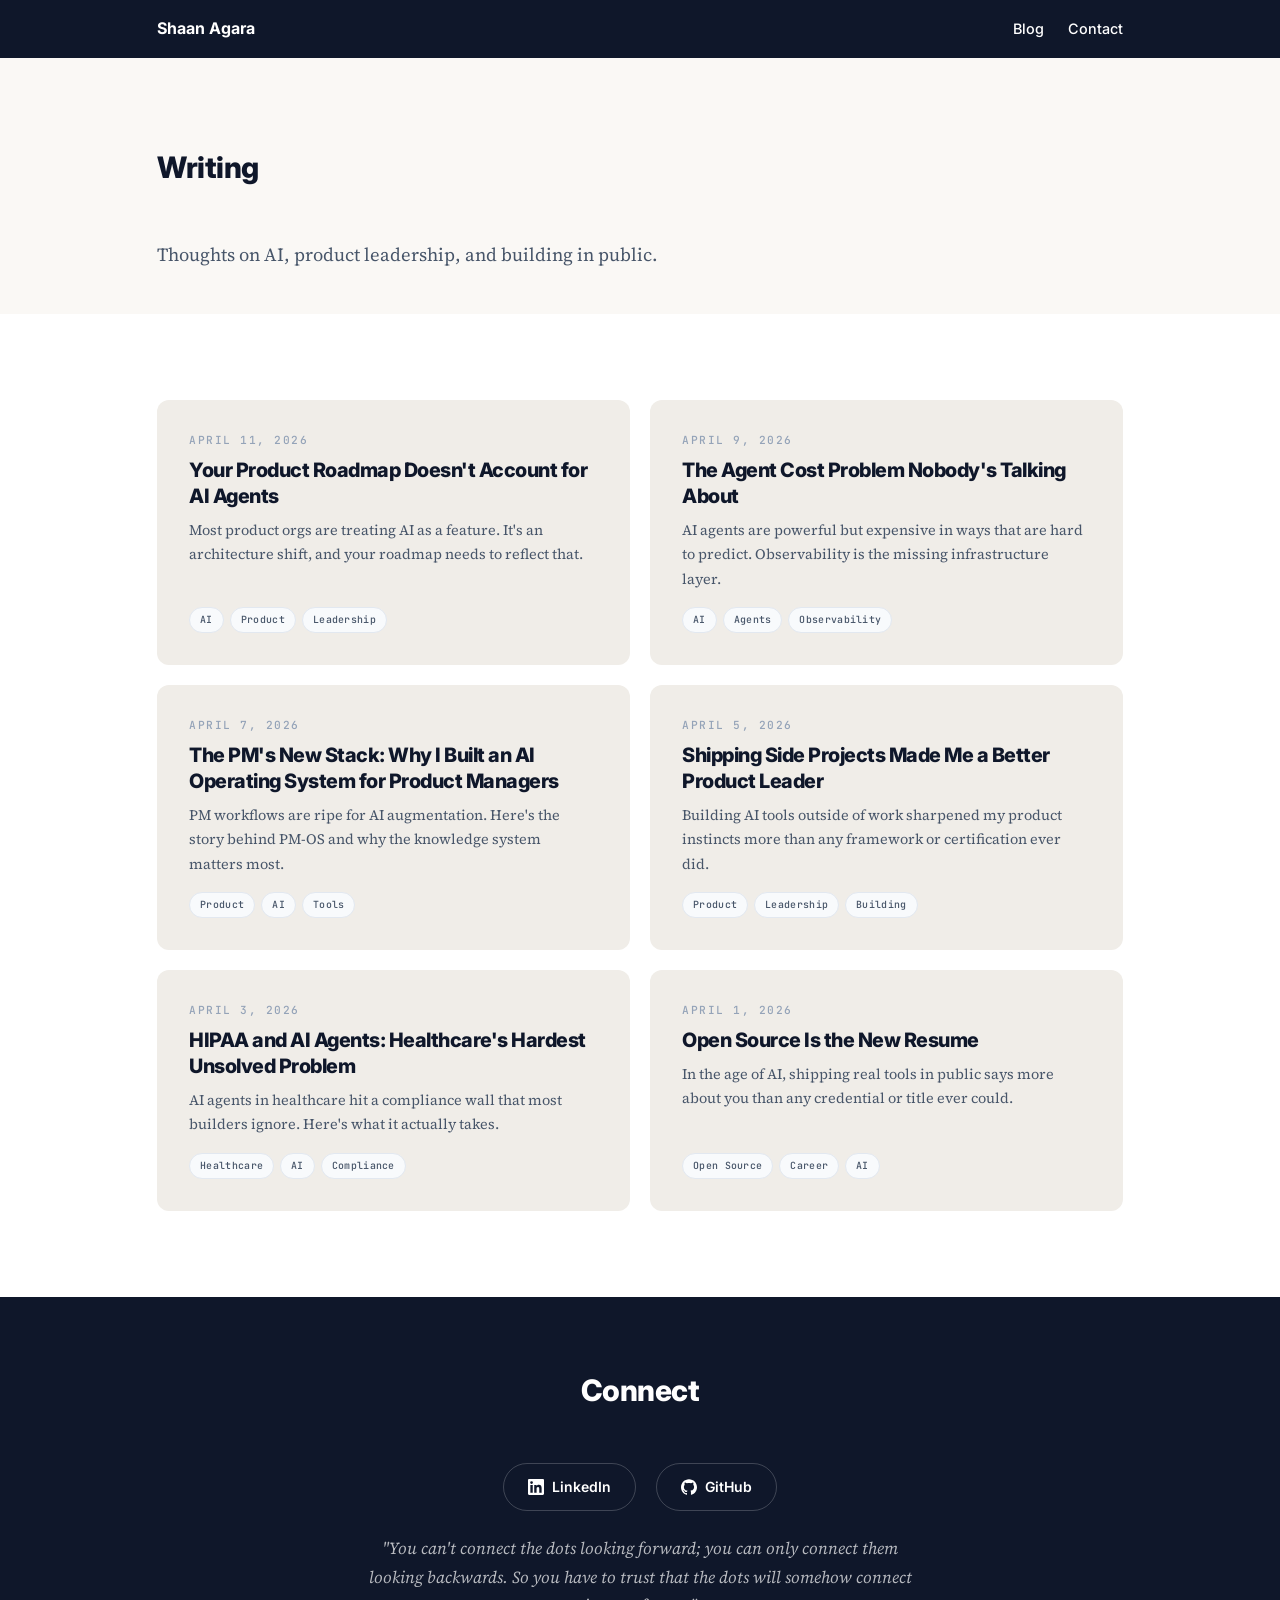
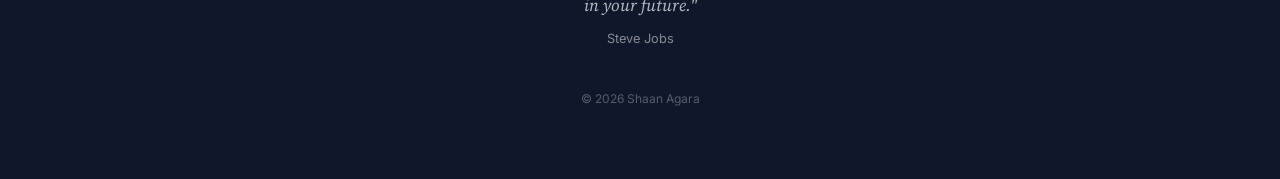
==== commit cddf5276: "feat: dark nav bar and footer, filled View all posts button - Nav bar: dark background (#0f172a) wit" ====
--- a/blog/index.html
+++ b/blog/index.html
@@ -24,7 +24,7 @@
 <body>
 
 <!-- NAV -->
-<nav class="site-nav bg-warm">
+<nav class="site-nav">
   <a href="../" class="site-nav-brand">Shaan Agara</a>
   <div class="site-nav-links">
     <a href="./" class="site-nav-link">Blog</a>
@@ -116,7 +116,7 @@
 </section>
 
 <!-- FOOTER -->
-<footer class="footer bg-cream">
+<footer class="footer">
   <div class="container">
     <div class="section-label">Connect</div>
     <div class="footer-links">
--- a/styles.css
+++ b/styles.css
@@ -471,6 +471,11 @@
 .footer {
   padding: clamp(3rem, 2rem + 3vw, 6rem) 0;
   text-align: center;
+  background: #0f172a;
+  color: #ffffff;
+}
+.footer .section-label {
+  color: #ffffff;
 }
 .footer-links {
   display: flex;
@@ -487,15 +492,15 @@
   font-size: 14px;
   font-weight: 600;
   text-decoration: none;
-  color: #0f172a;
-  border: 1px solid #e2e8f0;
-  background: #ffffff;
+  color: #ffffff;
+  border: 1px solid rgba(255, 255, 255, 0.2);
+  background: transparent;
   transition: box-shadow 100ms ease-in-out, background 100ms ease-in-out, transform 100ms ease-in-out;
 }
 .footer-link:hover {
-  background: #f8fafc;
-  border-color: #cbd5e1;
-  box-shadow: 0 2px 8px rgba(15, 23, 42, 0.06);
+  background: rgba(255, 255, 255, 0.1);
+  border-color: rgba(255, 255, 255, 0.4);
+  box-shadow: 0 2px 8px rgba(0, 0, 0, 0.2);
   transform: translateY(-1px);
 }
 .footer-link:active {
@@ -511,19 +516,19 @@
   font-family: 'Source Serif 4', Georgia, serif;
   font-size: 1.05rem;
   font-style: italic;
-  color: #475569;
+  color: rgba(255, 255, 255, 0.7);
   line-height: 1.7;
   max-width: 560px;
   margin: 0 auto 8px;
 }
 .footer-quote-attr {
   font-size: 0.8rem;
-  color: #94a3b8;
+  color: rgba(255, 255, 255, 0.5);
   margin-bottom: 40px;
 }
 .footer-copy {
   font-size: 0.75rem;
-  color: #cbd5e1;
+  color: rgba(255, 255, 255, 0.3);
 }
 
 /* ===== ANIMATIONS ===== */
@@ -573,10 +578,11 @@
   justify-content: space-between;
   align-items: center;
   padding: 16px calc((100% - 1100px) / 2 + clamp(1.5rem, 1rem + 4vw, 5rem));
+  background: #0f172a;
 }
 .site-nav a {
   text-decoration: none;
-  color: #0f172a;
+  color: #ffffff;
   transition: color 100ms ease-in-out;
 }
 .site-nav-brand {
@@ -590,10 +596,10 @@
 .site-nav-link {
   font-weight: 500;
   font-size: 0.9rem;
-  color: #475569;
+  color: rgba(255, 255, 255, 0.7);
 }
 .site-nav-link:hover {
-  color: #0f172a;
+  color: #ffffff;
 }
 
 /* ===== BLOG CARDS ===== */
@@ -664,7 +670,7 @@
 
 /* ===== BLOG ARTICLE ===== */
 .article-header {
-  max-width: 680px;
+  max-width: 860px;
   margin: 0 auto;
   padding: clamp(3rem, 2rem + 3vw, 5rem) clamp(1.5rem, 1rem + 4vw, 5rem) 0;
 }
@@ -700,13 +706,13 @@
   margin-bottom: 32px;
 }
 .article-divider {
-  max-width: 680px;
+  max-width: 860px;
   margin: 0 auto;
   border: none;
   border-top: 1px solid #e2e8f0;
 }
 .article-body {
-  max-width: 680px;
+  max-width: 860px;
   margin: 0 auto;
   padding: 40px clamp(1.5rem, 1rem + 4vw, 5rem) clamp(3rem, 2rem + 3vw, 5rem);
 }
@@ -929,7 +935,7 @@
 
 /* Article footer */
 .article-footer {
-  max-width: 680px;
+  max-width: 860px;
   margin: 0 auto;
   padding: 0 clamp(1.5rem, 1rem + 4vw, 5rem) clamp(3rem, 2rem + 3vw, 5rem);
 }
